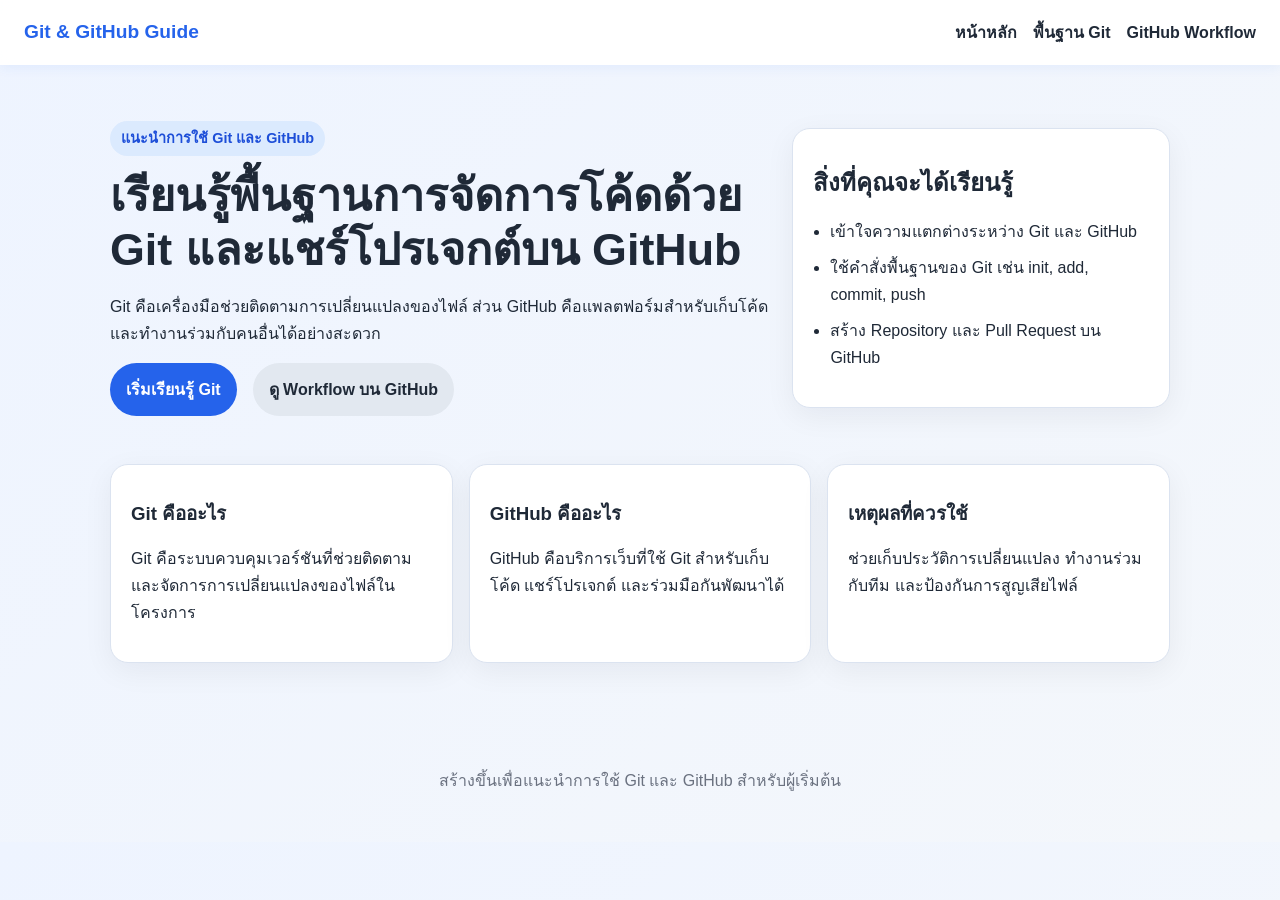
==== Index.html @ ee379ef4 "Initial commit" ====
<!DOCTYPE html>
<html lang="th">
<head>
  <meta charset="UTF-8" />
  <meta name="viewport" content="width=device-width, initial-scale=1.0" />
  <title>Git และ GitHub สำหรับผู้เริ่มต้น</title>
  <link rel="stylesheet" href="CSS/style.css" />
</head>
<body>
  <div id="header"></div>

  <main class="page">
    <section class="hero">
      <div>
        <span class="eyebrow">แนะนำการใช้ Git และ GitHub</span>
        <h1>เรียนรู้พื้นฐานการจัดการโค้ดด้วย Git และแชร์โปรเจกต์บน GitHub</h1>
        <p>Git คือเครื่องมือช่วยติดตามการเปลี่ยนแปลงของไฟล์ ส่วน GitHub คือแพลตฟอร์มสำหรับเก็บโค้ดและทำงานร่วมกับคนอื่นได้อย่างสะดวก</p>
        <div class="hero-actions">
          <a class="btn btn-primary" href="P1.html">เริ่มเรียนรู้ Git</a>
          <a class="btn btn-secondary" href="P2.html">ดู Workflow บน GitHub</a>
        </div>
      </div>
      <div class="card">
        <h2>สิ่งที่คุณจะได้เรียนรู้</h2>
        <ul class="step-list">
          <li>เข้าใจความแตกต่างระหว่าง Git และ GitHub</li>
          <li>ใช้คำสั่งพื้นฐานของ Git เช่น init, add, commit, push</li>
          <li>สร้าง Repository และ Pull Request บน GitHub</li>
        </ul>
      </div>
    </section>

    <section class="grid">
      <article class="card">
        <h3>Git คืออะไร</h3>
        <p>Git คือระบบควบคุมเวอร์ชันที่ช่วยติดตามและจัดการการเปลี่ยนแปลงของไฟล์ในโครงการ</p>
      </article>
      <article class="card">
        <h3>GitHub คืออะไร</h3>
        <p>GitHub คือบริการเว็บที่ใช้ Git สำหรับเก็บโค้ด แชร์โปรเจกต์ และร่วมมือกันพัฒนาได้</p>
      </article>
      <article class="card">
        <h3>เหตุผลที่ควรใช้</h3>
        <p>ช่วยเก็บประวัติการเปลี่ยนแปลง ทำงานร่วมกับทีม และป้องกันการสูญเสียไฟล์</p>
      </article>
    </section>
  </main>

  <div id="footer"></div>
  <script src="JS/main.js"></script>
  <script>
    fetch('header.html').then((res) => res.text()).then((html) => {
      document.getElementById('header').innerHTML = html;
    });
    fetch('footer.html').then((res) => res.text()).then((html) => {
      document.getElementById('footer').innerHTML = html;
    });
  </script>
</body>
</html>
---- CSS/style.css ----
:root {
  color-scheme: light;
  --bg: #f4f7fb;
  --card: #ffffff;
  --text: #1f2937;
  --muted: #6b7280;
  --accent: #2563eb;
  --accent-dark: #1d4ed8;
  --border: #dbe3f0;
}

* {
  box-sizing: border-box;
}

body {
  margin: 0;
  font-family: 'Segoe UI', Tahoma, Geneva, Verdana, sans-serif;
  background: linear-gradient(135deg, #eef4ff 0%, var(--bg) 100%);
  color: var(--text);
  line-height: 1.7;
}

img {
  max-width: 100%;
}

.navbar {
  display: flex;
  justify-content: space-between;
  align-items: center;
  padding: 1rem 1.5rem;
  background: rgba(255, 255, 255, 0.95);
  backdrop-filter: blur(8px);
  box-shadow: 0 2px 12px rgba(37, 99, 235, 0.08);
  position: sticky;
  top: 0;
  z-index: 10;
}

.brand {
  font-size: 1.2rem;
  font-weight: 700;
  color: var(--accent);
  text-decoration: none;
}

.nav-links {
  display: flex;
  gap: 1rem;
  flex-wrap: wrap;
}

.nav-links a {
  text-decoration: none;
  color: var(--text);
  font-weight: 600;
}

.nav-links a.active {
  color: var(--accent);
}

.page {
  max-width: 1100px;
  margin: 0 auto;
  padding: 2rem 1.25rem 4rem;
}

.hero {
  display: grid;
  grid-template-columns: 1.4fr 0.8fr;
  gap: 1.25rem;
  align-items: center;
  padding: 1.5rem 0 2rem;
}

.eyebrow {
  display: inline-block;
  padding: 0.35rem 0.7rem;
  border-radius: 999px;
  background: #dbeafe;
  color: var(--accent-dark);
  font-size: 0.9rem;
  font-weight: 700;
  margin-bottom: 0.8rem;
}

h1, h2, h3 {
  line-height: 1.2;
}

.hero h1 {
  font-size: clamp(1.8rem, 4vw, 2.8rem);
  margin: 0 0 0.75rem;
}

.hero-actions {
  display: flex;
  gap: 1rem;
  flex-wrap: wrap;
  margin-top: 1rem;
}

.btn {
  display: inline-block;
  padding: 0.8rem 1rem;
  border-radius: 999px;
  text-decoration: none;
  font-weight: 700;
}

.btn-primary {
  background: var(--accent);
  color: #fff;
}

.btn-secondary {
  background: #e2e8f0;
  color: var(--text);
}

.card {
  background: var(--card);
  border: 1px solid var(--border);
  border-radius: 18px;
  padding: 1.25rem;
  box-shadow: 0 8px 30px rgba(15, 23, 42, 0.06);
}

.grid {
  display: grid;
  grid-template-columns: repeat(3, minmax(0, 1fr));
  gap: 1rem;
  margin-top: 1rem;
}

.code-block {
  background: #0f172a;
  color: #e2e8f0;
  padding: 1rem;
  border-radius: 12px;
  overflow-x: auto;
  margin: 0.75rem 0;
}

.step-list {
  padding-left: 1.1rem;
}

.step-list li {
  margin-bottom: 0.55rem;
}

.footer {
  text-align: center;
  padding: 1.5rem 1rem 2rem;
  color: var(--muted);
}

@media (max-width: 800px) {
  .hero {
    grid-template-columns: 1fr;
  }

  .grid {
    grid-template-columns: 1fr;
  }
}
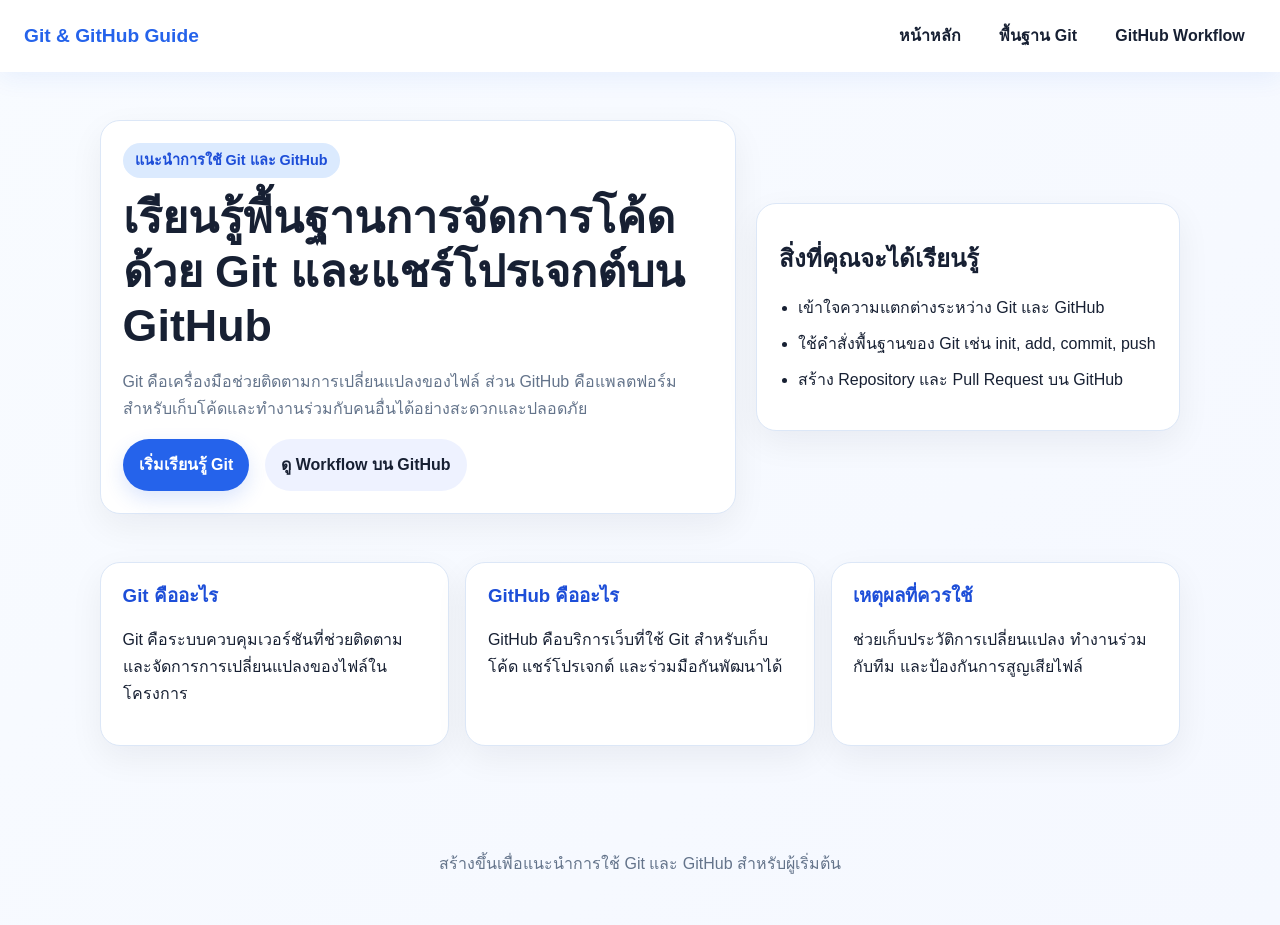
==== commit e4ff47dc: ":tada:" ====
--- a/Index.html
+++ b/Index.html
@@ -11,10 +11,10 @@
 
   <main class="page">
     <section class="hero">
-      <div>
+      <div class="hero-card">
         <span class="eyebrow">แนะนำการใช้ Git และ GitHub</span>
         <h1>เรียนรู้พื้นฐานการจัดการโค้ดด้วย Git และแชร์โปรเจกต์บน GitHub</h1>
-        <p>Git คือเครื่องมือช่วยติดตามการเปลี่ยนแปลงของไฟล์ ส่วน GitHub คือแพลตฟอร์มสำหรับเก็บโค้ดและทำงานร่วมกับคนอื่นได้อย่างสะดวก</p>
+        <p>Git คือเครื่องมือช่วยติดตามการเปลี่ยนแปลงของไฟล์ ส่วน GitHub คือแพลตฟอร์มสำหรับเก็บโค้ดและทำงานร่วมกับคนอื่นได้อย่างสะดวกและปลอดภัย</p>
         <div class="hero-actions">
           <a class="btn btn-primary" href="P1.html">เริ่มเรียนรู้ Git</a>
           <a class="btn btn-secondary" href="P2.html">ดู Workflow บน GitHub</a>
--- a/CSS/style.css
+++ b/CSS/style.css
@@ -1,12 +1,13 @@
 :root {
   color-scheme: light;
-  --bg: #f4f7fb;
+  --bg: #f5f8ff;
   --card: #ffffff;
-  --text: #1f2937;
-  --muted: #6b7280;
+  --text: #172033;
+  --muted: #64748b;
   --accent: #2563eb;
   --accent-dark: #1d4ed8;
-  --border: #dbe3f0;
+  --accent-soft: #dbeafe;
+  --border: #dce7f7;
 }
 
 * {
@@ -16,7 +17,7 @@
 body {
   margin: 0;
   font-family: 'Segoe UI', Tahoma, Geneva, Verdana, sans-serif;
-  background: linear-gradient(135deg, #eef4ff 0%, var(--bg) 100%);
+  background: linear-gradient(135deg, #f8fbff 0%, var(--bg) 100%);
   color: var(--text);
   line-height: 1.7;
 }
@@ -30,9 +31,9 @@
   justify-content: space-between;
   align-items: center;
   padding: 1rem 1.5rem;
-  background: rgba(255, 255, 255, 0.95);
-  backdrop-filter: blur(8px);
-  box-shadow: 0 2px 12px rgba(37, 99, 235, 0.08);
+  background: rgba(255, 255, 255, 0.96);
+  backdrop-filter: blur(10px);
+  box-shadow: 0 6px 24px rgba(37, 99, 235, 0.08);
   position: sticky;
   top: 0;
   z-index: 10;
@@ -40,7 +41,7 @@
 
 .brand {
   font-size: 1.2rem;
-  font-weight: 700;
+  font-weight: 800;
   color: var(--accent);
   text-decoration: none;
 }
@@ -54,32 +55,46 @@
 .nav-links a {
   text-decoration: none;
   color: var(--text);
-  font-weight: 600;
+  font-weight: 700;
+  padding: 0.4rem 0.7rem;
+  border-radius: 999px;
+  transition: background 0.2s ease, color 0.2s ease;
 }
 
+.nav-links a:hover,
 .nav-links a.active {
+  background: var(--accent-soft);
   color: var(--accent);
 }
 
 .page {
-  max-width: 1100px;
+  max-width: 1120px;
   margin: 0 auto;
   padding: 2rem 1.25rem 4rem;
 }
 
 .hero {
   display: grid;
-  grid-template-columns: 1.4fr 0.8fr;
+  grid-template-columns: 1.35fr 0.9fr;
   gap: 1.25rem;
   align-items: center;
-  padding: 1.5rem 0 2rem;
+  padding: 1rem 0 2rem;
+}
+
+.hero-card,
+.card {
+  background: var(--card);
+  border: 1px solid var(--border);
+  border-radius: 20px;
+  padding: 1.35rem;
+  box-shadow: 0 12px 34px rgba(15, 23, 42, 0.06);
 }
 
 .eyebrow {
   display: inline-block;
-  padding: 0.35rem 0.7rem;
+  padding: 0.35rem 0.75rem;
   border-radius: 999px;
-  background: #dbeafe;
+  background: var(--accent-soft);
   color: var(--accent-dark);
   font-size: 0.9rem;
   font-weight: 700;
@@ -91,8 +106,12 @@
 }
 
 .hero h1 {
-  font-size: clamp(1.8rem, 4vw, 2.8rem);
+  font-size: clamp(1.9rem, 3.8vw, 2.8rem);
   margin: 0 0 0.75rem;
+}
+
+.hero p {
+  color: var(--muted);
 }
 
 .hero-actions {
@@ -108,24 +127,22 @@
   border-radius: 999px;
   text-decoration: none;
   font-weight: 700;
+  transition: transform 0.2s ease, box-shadow 0.2s ease;
+}
+
+.btn:hover {
+  transform: translateY(-1px);
 }
 
 .btn-primary {
   background: var(--accent);
   color: #fff;
+  box-shadow: 0 8px 20px rgba(37, 99, 235, 0.16);
 }
 
 .btn-secondary {
-  background: #e2e8f0;
+  background: #eef2ff;
   color: var(--text);
-}
-
-.card {
-  background: var(--card);
-  border: 1px solid var(--border);
-  border-radius: 18px;
-  padding: 1.25rem;
-  box-shadow: 0 8px 30px rgba(15, 23, 42, 0.06);
 }
 
 .grid {
@@ -135,6 +152,11 @@
   margin-top: 1rem;
 }
 
+.grid .card h3 {
+  margin-top: 0;
+  color: var(--accent-dark);
+}
+
 .code-block {
   background: #0f172a;
   color: #e2e8f0;
@@ -142,10 +164,11 @@
   border-radius: 12px;
   overflow-x: auto;
   margin: 0.75rem 0;
+  border: 1px solid #243449;
 }
 
 .step-list {
-  padding-left: 1.1rem;
+  padding-left: 1.2rem;
 }
 
 .step-list li {
@@ -159,6 +182,12 @@
 }
 
 @media (max-width: 800px) {
+  .navbar {
+    flex-direction: column;
+    align-items: flex-start;
+    gap: 0.6rem;
+  }
+
   .hero {
     grid-template-columns: 1fr;
   }
